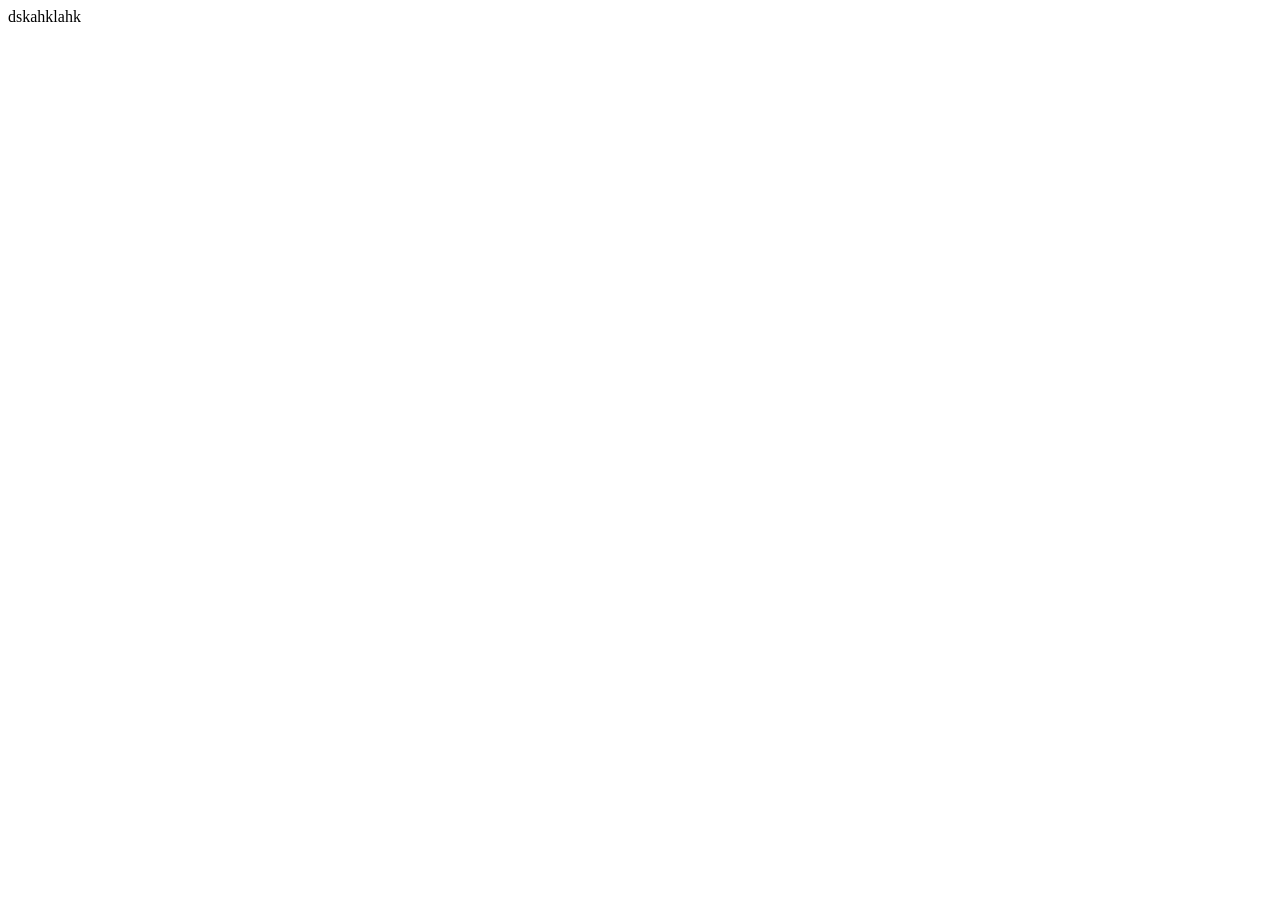
==== TAb_UI/panels/about.html @ 270a2b56 "made the panels for the planets" ====
<!DOCTYPE html>
<html lang="en">
<head>
    <meta charset="UTF-8">
    <meta name="viewport" content="width=device-width, initial-scale=1.0">
    <title>Document</title>
</head>
<body>
    dskahklahk
</body>
</html>
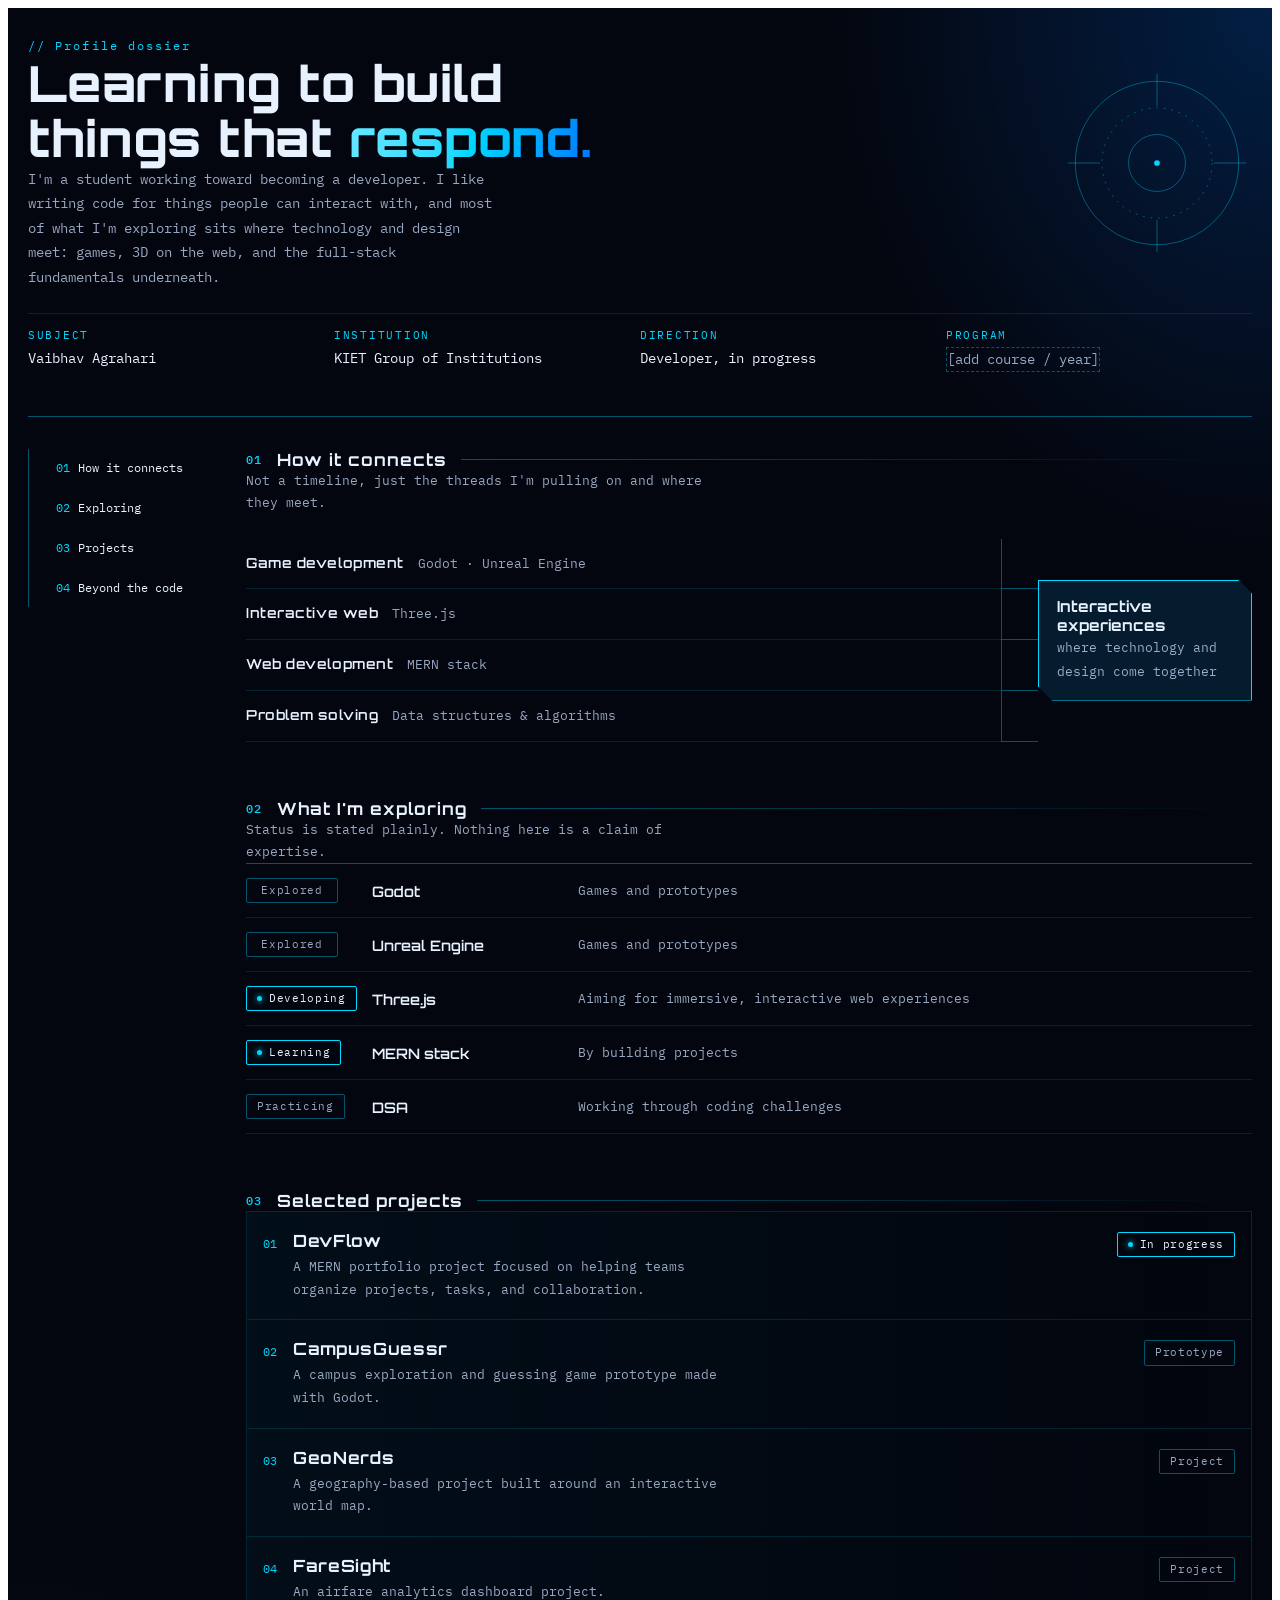
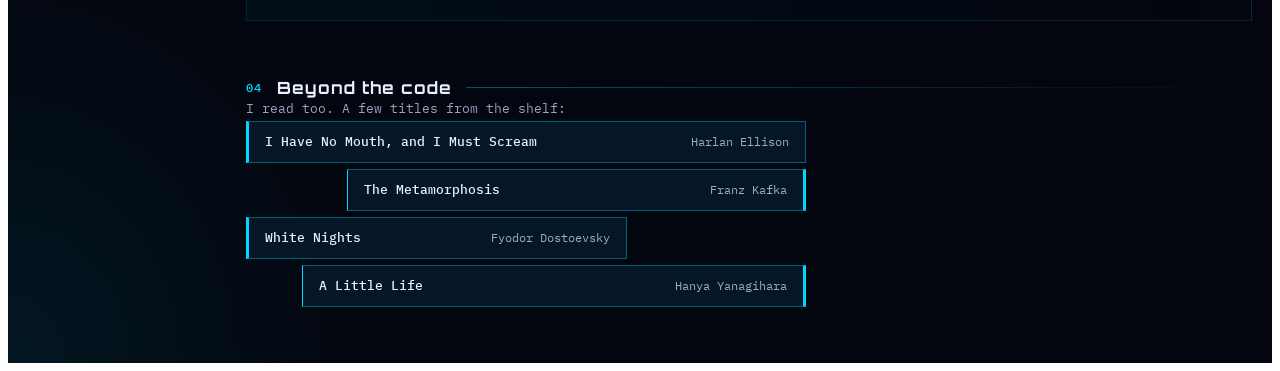
==== commit b4864ea7: "adding about page" ====
--- a/TAb_UI/panels/about.html
+++ b/TAb_UI/panels/about.html
@@ -1,11 +1,156 @@
-<!DOCTYPE html>
+<!doctype html>
 <html lang="en">
-<head>
-    <meta charset="UTF-8">
-    <meta name="viewport" content="width=device-width, initial-scale=1.0">
-    <title>Document</title>
-</head>
-<body>
-    dskahklahk
-</body>
+  <head>
+    <meta charset="UTF-8" />
+    <meta name="viewport" content="width=device-width, initial-scale=1.0" />
+    <title>About — Vaibhav Agrahari</title>
+    <link rel="stylesheet" href="/TAb_UI/css_for_panels/about.css" />
+    <link rel="preconnect" href="https://fonts.googleapis.com" />
+    <link rel="preconnect" href="https://fonts.gstatic.com" crossorigin />
+    <link
+      href="https://fonts.googleapis.com/css2?family=IBM+Plex+Mono:wght@400;500&family=Orbitron:wght@400..900&display=swap"
+      rel="stylesheet"
+    />
+  </head>
+  <body>
+    <article class="about">
+      <div class="ab-grid" aria-hidden="true"></div>
+
+      <!-- ============ Header: dossier cover ============ -->
+      <header class="ab-head">
+        <div class="ab-head-copy">
+          <p class="ab-kicker">// Profile dossier</p>
+          <h1 class="ab-title">
+            Learning to build things that <em>respond.</em>
+          </h1>
+          <p class="ab-lede">
+            I'm a student working toward becoming a developer. I like writing
+            code for things people can interact with, and most of what I'm
+            exploring sits where technology and design meet: games, 3D on the
+            web, and the full-stack fundamentals underneath.
+          </p>
+        </div>
+
+        <svg class="ab-reticle" viewBox="0 0 200 200" aria-hidden="true">
+          <circle cx="100" cy="100" r="86" />
+          <circle cx="100" cy="100" r="58" stroke-dasharray="2 6" />
+          <circle cx="100" cy="100" r="30" />
+          <path d="M100 6v34M100 160v34M6 100h34M160 100h34" />
+          <circle class="dot" cx="100" cy="100" r="3" />
+        </svg>
+
+        <dl class="ab-fields">
+          <div><dt>Subject</dt><dd>Vaibhav Agrahari</dd></div>
+          <div><dt>Institution</dt><dd>KIET Group of Institutions</dd></div>
+          <div><dt>Direction</dt><dd>Developer, in progress</dd></div>
+          <!-- PLACEHOLDER: replace with your course / year, or delete this field -->
+          <div><dt>Program</dt><dd class="ab-placeholder">[add course / year]</dd></div>
+        </dl>
+      </header>
+
+      <div class="ab-layout">
+        <nav class="ab-rail" aria-label="About sections">
+          <a href="#ab-connect"><span>01</span>How it connects</a>
+          <a href="#ab-log"><span>02</span>Exploring</a>
+          <a href="#ab-projects"><span>03</span>Projects</a>
+          <a href="#ab-beyond"><span>04</span>Beyond the code</a>
+        </nav>
+
+        <div class="ab-main">
+          <!-- ============ 01 Journey: interests converge ============ -->
+          <section id="ab-connect" class="ab-section" aria-labelledby="h-connect">
+            <h2 id="h-connect" class="ab-h"><span>01</span>How it connects</h2>
+            <p class="ab-note">
+              Not a timeline, just the threads I'm pulling on and where they
+              meet.
+            </p>
+
+            <div class="ab-connect">
+              <ul class="ab-lanes">
+                <li>
+                  <b>Game development</b><span>Godot · Unreal Engine</span>
+                </li>
+                <li><b>Interactive web</b><span>Three.js</span></li>
+                <li><b>Web development</b><span>MERN stack</span></li>
+                <li>
+                  <b>Problem solving</b><span>Data structures &amp; algorithms</span>
+                </li>
+              </ul>
+              <div class="ab-sink">
+                <b>Interactive experiences</b>
+                <span>where technology and design come together</span>
+              </div>
+            </div>
+          </section>
+
+          <!-- ============ 02 Log: learning vs. built ============ -->
+          <section id="ab-log" class="ab-section" aria-labelledby="h-log">
+            <h2 id="h-log" class="ab-h"><span>02</span>What I'm exploring</h2>
+            <p class="ab-note">
+              Status is stated plainly. Nothing here is a claim of expertise.
+            </p>
+            <ul class="ab-log">
+              <li><span class="tag">Explored</span><b>Godot</b><i>Games and prototypes</i></li>
+              <li><span class="tag">Explored</span><b>Unreal Engine</b><i>Games and prototypes</i></li>
+              <li><span class="tag tag--live">Developing</span><b>Three.js</b><i>Aiming for immersive, interactive web experiences</i></li>
+              <li><span class="tag tag--live">Learning</span><b>MERN stack</b><i>By building projects</i></li>
+              <li><span class="tag">Practicing</span><b>DSA</b><i>Working through coding challenges</i></li>
+            </ul>
+          </section>
+
+          <!-- ============ 03 Projects index ============ -->
+          <section id="ab-projects" class="ab-section" aria-labelledby="h-projects">
+            <h2 id="h-projects" class="ab-h"><span>03</span>Selected projects</h2>
+            <!-- PLACEHOLDER: add real links (e.g. GitHub / live demo) by turning each <h3> into an <a> -->
+            <ol class="ab-index">
+              <li>
+                <span class="n">01</span>
+                <div>
+                  <h3>DevFlow</h3>
+                  <p>A MERN portfolio project focused on helping teams organize projects, tasks, and collaboration.</p>
+                </div>
+                <span class="tag tag--live">In progress</span>
+              </li>
+              <li>
+                <span class="n">02</span>
+                <div>
+                  <h3>CampusGuessr</h3>
+                  <p>A campus exploration and guessing game prototype made with Godot.</p>
+                </div>
+                <span class="tag">Prototype</span>
+              </li>
+              <li>
+                <span class="n">03</span>
+                <div>
+                  <h3>GeoNerds</h3>
+                  <p>A geography-based project built around an interactive world map.</p>
+                </div>
+                <span class="tag">Project</span>
+              </li>
+              <li>
+                <span class="n">04</span>
+                <div>
+                  <h3>FareSight</h3>
+                  <p>An airfare analytics dashboard project.</p>
+                </div>
+                <span class="tag">Project</span>
+              </li>
+            </ol>
+          </section>
+
+          <!-- ============ 04 Beyond the code ============ -->
+          <section id="ab-beyond" class="ab-section" aria-labelledby="h-beyond">
+            <h2 id="h-beyond" class="ab-h"><span>04</span>Beyond the code</h2>
+            <p class="ab-note">I read too. A few titles from the shelf:</p>
+            <ul class="ab-shelf">
+              <li style="--w: 100%"><b>I Have No Mouth, and I Must Scream</b><i>Harlan Ellison</i></li>
+              <li style="--w: 82%"><b>The Metamorphosis</b><i>Franz Kafka</i></li>
+              <li style="--w: 68%"><b>White Nights</b><i>Fyodor Dostoevsky</i></li>
+              <li style="--w: 90%"><b>A Little Life</b><i>Hanya Yanagihara</i></li>
+            </ul>
+          </section>
+        </div>
+      </div>
+    </article>
+  </body>
 </html>
--- a/TAb_UI/css_for_panels/about.css
+++ b/TAb_UI/css_for_panels/about.css
@@ -0,0 +1,309 @@
+/* About — "profile dossier". Same tokens as the Origin panel (theme-aware),
+   scoped under .about so nothing leaks into the host page. */
+.about {
+  --a-p: var(--primary, #00d8ff);
+  --a-s: var(--secondary, #0077ff);
+  --a-ink: #e8f2ff;
+  --a-dim: rgba(205, 224, 255, 0.74);
+  --a-plate: #050c1c;
+  --a-line: color-mix(in srgb, var(--a-p) 38%, transparent);
+  --a-hair: color-mix(in srgb, var(--a-p) 14%, transparent);
+  --display: "Orbitron", system-ui, sans-serif;
+  --mono: "IBM Plex Mono", ui-monospace, "Courier New", monospace;
+  --ease: cubic-bezier(0.22, 1, 0.36, 1);
+
+  position: relative;
+  container: about / inline-size;
+  overflow-x: clip; /* clip, not hidden: keeps the sticky rail working */
+  padding: 28px 20px 56px;
+  color: var(--a-ink);
+  font: 400 0.9rem/1.7 var(--mono);
+  background:
+    radial-gradient(50% 40% at 100% 0%, color-mix(in srgb, var(--a-s) 22%, transparent), transparent 70%),
+    radial-gradient(40% 30% at 0% 100%, color-mix(in srgb, var(--a-p) 8%, transparent), transparent 70%),
+    #03060f;
+}
+.about *, .about *::before, .about *::after { box-sizing: border-box; }
+.ab-grid {
+  position: absolute;
+  inset: 0;
+  pointer-events: none;
+  background-image:
+    linear-gradient(var(--a-hair) 1px, transparent 1px),
+    linear-gradient(90deg, var(--a-hair) 1px, transparent 1px);
+  background-size: 40px 40px;
+  opacity: 0.45;
+  -webkit-mask-image: linear-gradient(to bottom, #000, transparent 70%);
+  mask-image: linear-gradient(to bottom, #000, transparent 70%);
+}
+.about h1, .about h2, .about h3, .about p, .about ul, .about ol, .about dl, .about dd { margin: 0; padding: 0; }
+.about ul, .about ol { list-style: none; }
+.about > * { position: relative; }
+
+/* ---------- Header / cover ---------- */
+.ab-head {
+  display: grid;
+  gap: 28px;
+  padding-bottom: 32px;
+  border-bottom: 1px solid var(--a-line);
+  animation: rise 0.7s var(--ease) both;
+}
+.ab-kicker {
+  font-size: 0.72rem;
+  letter-spacing: 0.18em;
+  color: var(--a-p);
+}
+.ab-title {
+  margin-top: 14px;
+  font: 800 clamp(1.7rem, 7.4cqi, 3.1rem) / 1.12 var(--display);
+  letter-spacing: 0.01em;
+  text-wrap: balance;
+}
+.ab-title em {
+  font-style: normal;
+  background: linear-gradient(100deg, color-mix(in srgb, var(--a-p) 60%, #fff), var(--a-p) 50%, var(--a-s));
+  -webkit-background-clip: text;
+  background-clip: text;
+  -webkit-text-fill-color: transparent;
+}
+.ab-lede { margin-top: 20px; max-width: 58ch; color: var(--a-dim); }
+.ab-reticle {
+  display: none;
+  width: 190px;
+  fill: none;
+  stroke: var(--a-line);
+  stroke-width: 1;
+}
+.ab-reticle .dot { fill: var(--a-p); stroke: none; }
+.ab-fields {
+  display: grid;
+  gap: 0;
+  grid-template-columns: 1fr 1fr;
+}
+.ab-fields div {
+  padding: 12px 14px 12px 0;
+  border-top: 1px solid var(--a-hair);
+}
+.ab-fields dt { font-size: 0.68rem; letter-spacing: 0.16em; color: var(--a-p); text-transform: uppercase; }
+.ab-fields dd { margin-top: 2px; font-size: 0.86rem; }
+.ab-placeholder {
+  display: inline-block;
+  padding: 0 8px;
+  border: 1px dashed var(--a-line);
+  color: var(--a-dim);
+}
+
+/* ---------- Layout: sticky index rail + content ---------- */
+.ab-layout { display: grid; gap: 24px; margin-top: 8px; }
+.ab-rail {
+  position: sticky;
+  top: 0;
+  z-index: 5;
+  display: flex;
+  gap: 8px;
+  margin: 0 -20px;
+  padding: 10px 20px;
+  overflow-x: auto;
+  scrollbar-width: none;
+  background: rgba(3, 6, 15, 0.92);
+  border-bottom: 1px solid var(--a-hair);
+}
+.ab-rail a {
+  flex: none;
+  padding: 6px 12px;
+  border: 1px solid var(--a-line);
+  border-radius: 2px;
+  font-size: 0.74rem;
+  color: var(--a-ink);
+  text-decoration: none;
+  transition: background-color 0.2s, border-color 0.2s;
+}
+.ab-rail a span { margin-right: 8px; color: var(--a-p); }
+.ab-rail a:hover { background: color-mix(in srgb, var(--a-p) 12%, transparent); border-color: var(--a-p); }
+.ab-rail a:focus-visible, .ab-index li:focus-within { outline: 2px solid #fff; outline-offset: 2px; }
+
+.ab-main { display: grid; gap: 56px; padding-top: 16px; min-width: 0; }
+.ab-section { scroll-margin-top: 64px; animation: rise 0.7s var(--ease) both; }
+.ab-section:nth-child(2) { animation-delay: 0.08s; }
+.ab-section:nth-child(3) { animation-delay: 0.16s; }
+.ab-section:nth-child(4) { animation-delay: 0.24s; }
+.ab-h {
+  display: flex;
+  align-items: center;
+  gap: 14px;
+  font: 700 1.05rem var(--display);
+  letter-spacing: 0.06em;
+}
+.ab-h span { font: 500 0.74rem var(--mono); letter-spacing: 0.12em; color: var(--a-p); }
+.ab-h::after { content: ""; flex: 1; height: 1px; background: linear-gradient(90deg, var(--a-line), transparent); }
+.ab-note { margin-top: 10px; max-width: 60ch; font-size: 0.82rem; color: var(--a-dim); }
+
+/* ---------- Tags ---------- */
+.tag {
+  display: inline-flex;
+  align-items: center;
+  gap: 7px;
+  padding: 2px 10px;
+  border: 1px solid var(--a-line);
+  border-radius: 2px;
+  font-size: 0.7rem;
+  letter-spacing: 0.06em;
+  color: var(--a-dim);
+  white-space: nowrap;
+}
+.tag--live { color: var(--a-ink); border-color: var(--a-p); }
+.tag--live::before { content: ""; width: 5px; height: 5px; border-radius: 50%; background: var(--a-p); box-shadow: 0 0 6px var(--a-p); }
+
+/* ---------- 01 Interests converge ---------- */
+.ab-connect { display: grid; gap: 0; margin-top: 24px; }
+.ab-lanes li {
+  position: relative;
+  display: flex;
+  flex-wrap: wrap;
+  align-items: baseline;
+  gap: 2px 14px;
+  padding: 14px 0 14px 22px;
+  border-left: 1px solid var(--a-line);
+}
+.ab-lanes li::before {
+  content: "";
+  position: absolute;
+  left: -3px;
+  top: 25px;
+  width: 5px;
+  height: 5px;
+  background: var(--a-p);
+}
+.ab-lanes b { font: 600 0.86rem var(--display); letter-spacing: 0.04em; }
+.ab-lanes span { font-size: 0.8rem; color: var(--a-dim); }
+.ab-sink {
+  margin-left: 0;
+  padding: 16px 18px;
+  border: 1px solid var(--a-p);
+  background: color-mix(in srgb, var(--a-p) 8%, var(--a-plate));
+  clip-path: polygon(0 0, calc(100% - 14px) 0, 100% 14px, 100% 100%, 14px 100%, 0 calc(100% - 14px));
+}
+.ab-sink b { display: block; font: 700 0.95rem var(--display); }
+.ab-sink span { font-size: 0.8rem; color: var(--a-dim); }
+
+/* ---------- 02 Status log ---------- */
+.ab-log { margin-top: 20px; border-top: 1px solid var(--a-line); }
+.ab-log li {
+  display: grid;
+  grid-template-columns: auto 1fr;
+  gap: 4px 16px;
+  align-items: center;
+  padding: 14px 0;
+  border-bottom: 1px solid var(--a-hair);
+  transition: background-color 0.2s, padding-left 0.25s var(--ease);
+}
+.ab-log li:hover { padding-left: 8px; background: color-mix(in srgb, var(--a-p) 5%, transparent); }
+.ab-log .tag { justify-self: start; min-width: 92px; justify-content: center; }
+.ab-log b { font: 600 0.9rem var(--display); }
+.ab-log i { grid-column: 1 / -1; font-style: normal; font-size: 0.8rem; color: var(--a-dim); }
+
+/* ---------- 03 Project index ---------- */
+.ab-index { margin-top: 20px; counter-reset: p; }
+.ab-index li {
+  position: relative;
+  display: grid;
+  grid-template-columns: auto 1fr;
+  gap: 6px 16px;
+  padding: 18px 16px;
+  border: 1px solid var(--a-hair);
+  border-bottom-color: transparent;
+  background: linear-gradient(90deg, color-mix(in srgb, var(--a-p) 4%, transparent), transparent);
+  transition: border-color 0.25s, background-color 0.25s, transform 0.25s var(--ease);
+}
+.ab-index li:last-child { border-bottom-color: var(--a-hair); }
+.ab-index li::before {
+  content: "";
+  position: absolute;
+  left: -1px;
+  top: 0;
+  bottom: 0;
+  width: 2px;
+  background: var(--a-p);
+  transform: scaleY(0);
+  transform-origin: top;
+  transition: transform 0.3s var(--ease);
+}
+.ab-index li:hover { border-color: var(--a-line); background-color: color-mix(in srgb, var(--a-p) 7%, transparent); transform: translateX(4px); }
+.ab-index li:hover::before { transform: none; }
+.ab-index .n { font-size: 0.74rem; color: var(--a-p); padding-top: 4px; }
+.ab-index h3 { font: 700 1.05rem var(--display); letter-spacing: 0.04em; }
+.ab-index p { margin-top: 4px; font-size: 0.83rem; color: var(--a-dim); max-width: 56ch; }
+.ab-index .tag { grid-column: 2; justify-self: start; margin-top: 6px; }
+
+/* ---------- 04 Book stack (flat, no cover art) ---------- */
+.ab-shelf { display: grid; gap: 6px; margin-top: 20px; max-width: 560px; }
+.ab-shelf li {
+  width: var(--w);
+  display: flex;
+  flex-wrap: wrap;
+  justify-content: space-between;
+  align-items: baseline;
+  gap: 2px 16px;
+  padding: 10px 16px;
+  border: 1px solid var(--a-line);
+  border-left: 3px solid var(--a-p);
+  background: color-mix(in srgb, var(--a-p) 5%, var(--a-plate));
+  transition: transform 0.25s var(--ease), background-color 0.2s;
+}
+.ab-shelf li:nth-child(even) { margin-left: auto; border-left-width: 1px; border-right: 3px solid var(--a-p); }
+.ab-shelf li:hover { transform: translateX(6px); background-color: color-mix(in srgb, var(--a-p) 10%, var(--a-plate)); }
+.ab-shelf li:nth-child(even):hover { transform: translateX(-6px); }
+.ab-shelf b { font: 500 0.84rem var(--mono); }
+.ab-shelf i { font-style: normal; font-size: 0.74rem; color: var(--a-dim); }
+
+@keyframes rise { from { opacity: 0; transform: translateY(12px); } }
+
+/* ---------- Tablet ---------- */
+@container about (min-width: 560px) {
+  .about { padding: 36px 32px 72px; }
+  .ab-fields { grid-template-columns: repeat(4, 1fr); }
+  .ab-rail { margin: 0 -32px; padding: 10px 32px; }
+  .ab-log li { grid-template-columns: 110px 190px 1fr; }
+  .ab-log i { grid-column: auto; }
+  .ab-index li { grid-template-columns: auto 1fr auto; align-items: start; }
+  .ab-index .tag { grid-column: auto; margin-top: 2px; }
+  /* Interests merge into one bus line, then a stub into the sink */
+  .ab-connect { grid-template-columns: 1fr minmax(180px, 250px); align-items: center; }
+  .ab-lanes { position: relative; padding-right: 36px; }
+  .ab-lanes li { border-left: 0; padding-left: 0; border-bottom: 1px solid var(--a-hair); }
+  .ab-lanes li::before { display: none; }
+  .ab-lanes li::after { content: ""; position: absolute; right: -36px; bottom: -1px; width: 36px; height: 1px; background: var(--a-line); }
+  .ab-lanes::after { content: ""; position: absolute; right: 0; top: 0; bottom: 0; width: 1px; background: var(--a-line); }
+  .ab-sink { position: relative; margin-left: 36px; }
+  .ab-sink::before { content: ""; position: absolute; left: -37px; top: 50%; width: 37px; height: 1px; background: var(--a-p); }
+}
+
+/* ---------- Desktop: cover gets the reticle, rail moves to the left ---------- */
+@container about (min-width: 900px) {
+  .about { padding: 44px 48px 88px; }
+  .ab-head { grid-template-columns: minmax(0, 1fr) auto; align-items: center; gap: 24px 48px; }
+  .ab-reticle { display: block; }
+  .ab-fields { grid-column: 1 / -1; }
+  .ab-layout { grid-template-columns: 170px minmax(0, 1fr); gap: 48px; margin-top: 32px; }
+  .ab-rail {
+    top: 24px;
+    align-self: start;
+    flex-direction: column;
+    gap: 2px;
+    margin: 0;
+    padding: 0 0 0 16px;
+    overflow: visible;
+    background: none;
+    border: 0;
+    border-left: 1px solid var(--a-line);
+  }
+  .ab-rail a { padding: 8px 10px; border-color: transparent; }
+  .ab-main { padding-top: 0; }
+  .ab-section { scroll-margin-top: 24px; }
+}
+
+@media (prefers-reduced-motion: reduce) {
+  .ab-head, .ab-section { animation: none; }
+  .ab-log li, .ab-index li, .ab-index li::before, .ab-shelf li, .ab-rail a { transition: none; }
+  .ab-log li:hover, .ab-index li:hover, .ab-shelf li:hover, .ab-shelf li:nth-child(even):hover { transform: none; padding-left: 0; }
+}
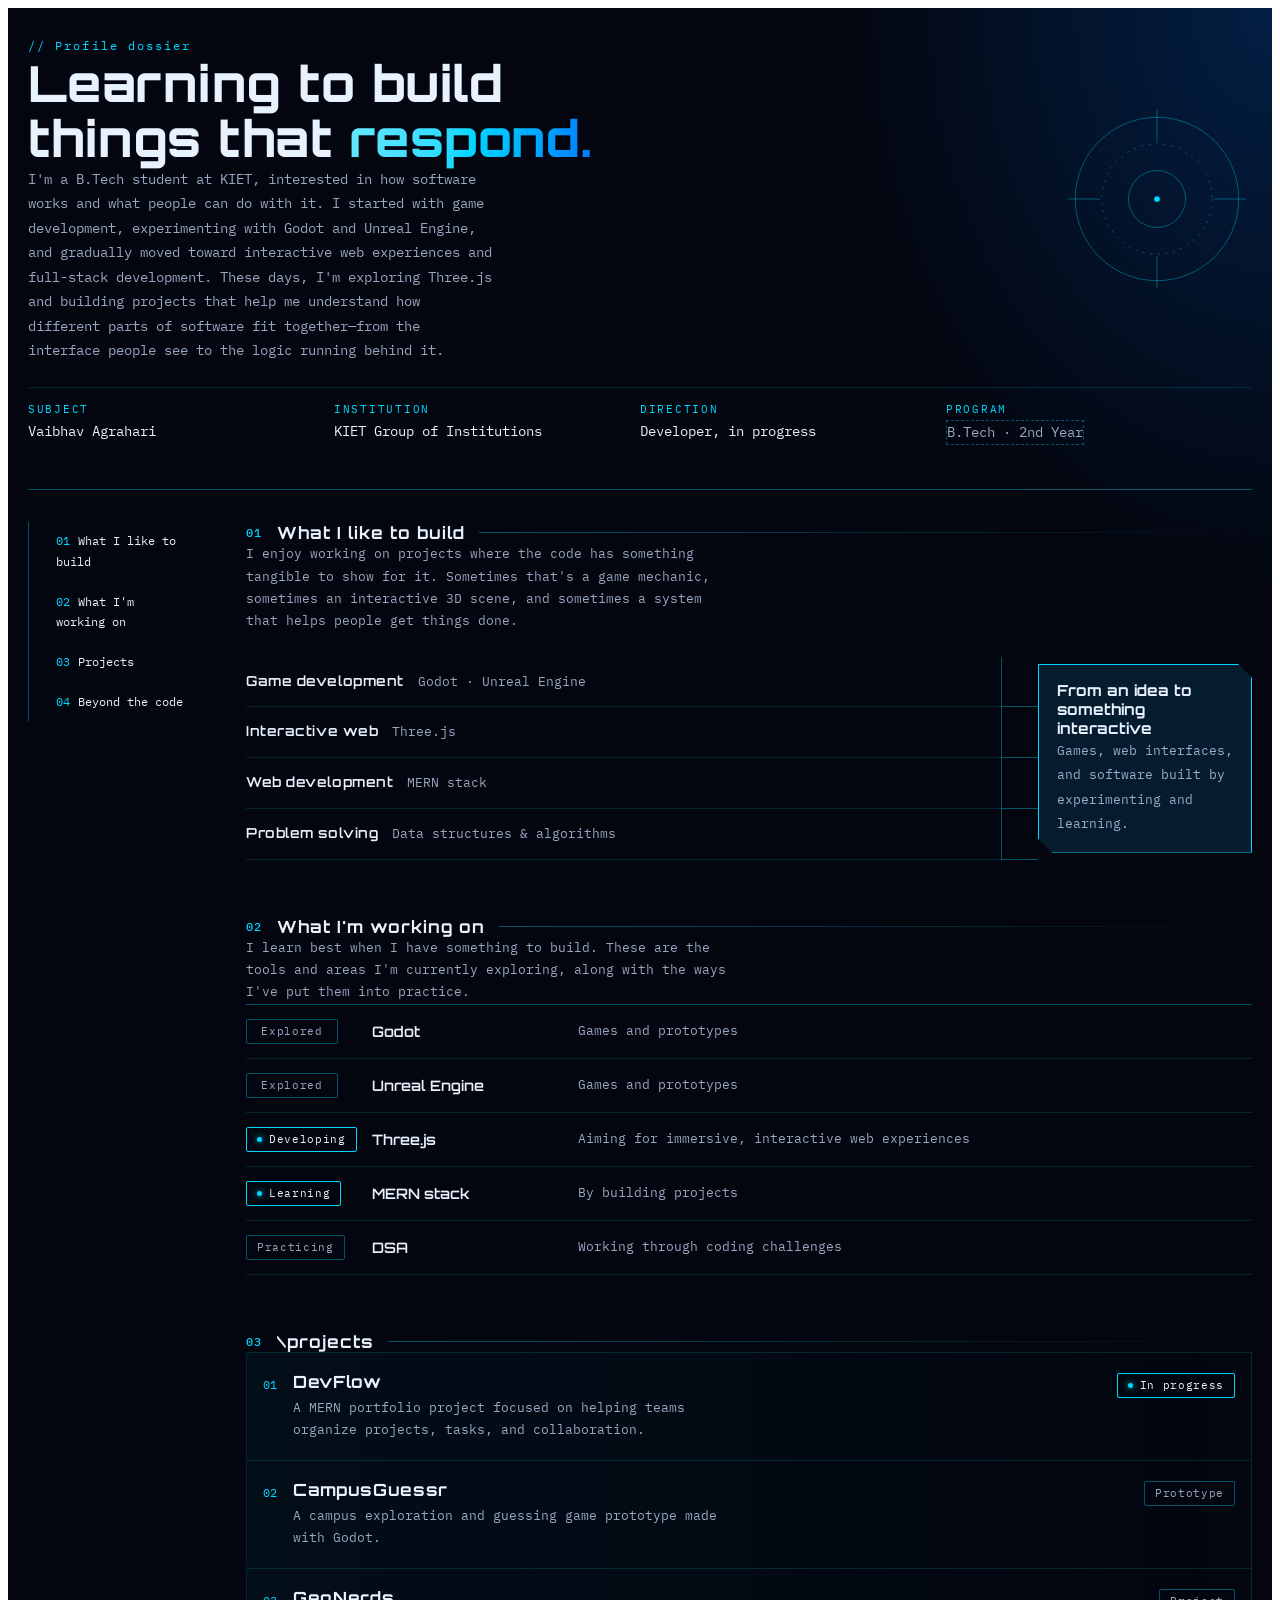
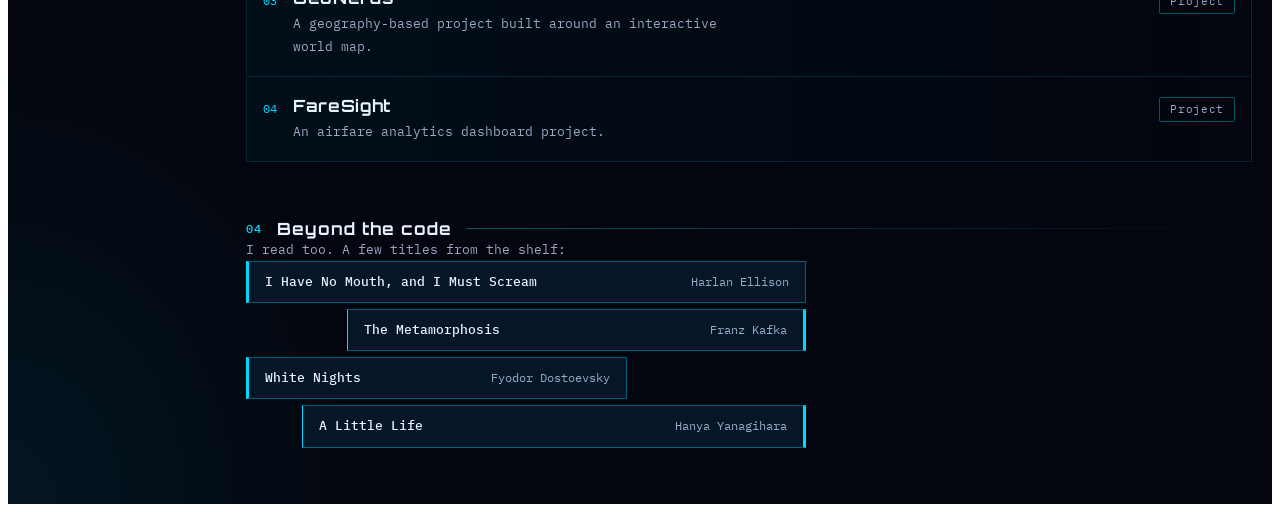
==== commit 4ca4aaae: "improving about" ====
--- a/TAb_UI/panels/about.html
+++ b/TAb_UI/panels/about.html
@@ -24,10 +24,9 @@
             Learning to build things that <em>respond.</em>
           </h1>
           <p class="ab-lede">
-            I'm a student working toward becoming a developer. I like writing
-            code for things people can interact with, and most of what I'm
-            exploring sits where technology and design meet: games, 3D on the
-            web, and the full-stack fundamentals underneath.
+            I'm a B.Tech student at KIET, interested in how software works and what people can do with it. I started with game development, experimenting with Godot and Unreal Engine, and gradually moved toward interactive web experiences and full-stack development.
+
+These days, I'm exploring Three.js and building projects that help me understand how different parts of software fit together—from the interface people see to the logic running behind it.
           </p>
         </div>
 
@@ -43,15 +42,14 @@
           <div><dt>Subject</dt><dd>Vaibhav Agrahari</dd></div>
           <div><dt>Institution</dt><dd>KIET Group of Institutions</dd></div>
           <div><dt>Direction</dt><dd>Developer, in progress</dd></div>
-          <!-- PLACEHOLDER: replace with your course / year, or delete this field -->
-          <div><dt>Program</dt><dd class="ab-placeholder">[add course / year]</dd></div>
+          <div><dt>Program</dt><dd class="ab-placeholder"> B.Tech · 2nd Year </dd></div>
         </dl>
       </header>
 
       <div class="ab-layout">
         <nav class="ab-rail" aria-label="About sections">
-          <a href="#ab-connect"><span>01</span>How it connects</a>
-          <a href="#ab-log"><span>02</span>Exploring</a>
+          <a href="#ab-connect"><span>01</span>What I like to build</a>
+          <a href="#ab-log"><span>02</span>What I'm working on</a>
           <a href="#ab-projects"><span>03</span>Projects</a>
           <a href="#ab-beyond"><span>04</span>Beyond the code</a>
         </nav>
@@ -59,10 +57,11 @@
         <div class="ab-main">
           <!-- ============ 01 Journey: interests converge ============ -->
           <section id="ab-connect" class="ab-section" aria-labelledby="h-connect">
-            <h2 id="h-connect" class="ab-h"><span>01</span>How it connects</h2>
+            <h2 id="h-connect" class="ab-h"><span>01</span>What I like to build</h2>
             <p class="ab-note">
-              Not a timeline, just the threads I'm pulling on and where they
-              meet.
+             I enjoy working on projects where the code 
+             has something tangible to show for it. Sometimes that's a game mechanic, 
+             sometimes an interactive 3D scene, and sometimes a system that helps people get things done.
             </p>
 
             <div class="ab-connect">
@@ -77,17 +76,18 @@
                 </li>
               </ul>
               <div class="ab-sink">
-                <b>Interactive experiences</b>
-                <span>where technology and design come together</span>
+                <b>From an idea to something interactive</b>
+                <span>Games, web interfaces, and software built by experimenting and learning.</span>
               </div>
             </div>
           </section>
 
           <!-- ============ 02 Log: learning vs. built ============ -->
           <section id="ab-log" class="ab-section" aria-labelledby="h-log">
-            <h2 id="h-log" class="ab-h"><span>02</span>What I'm exploring</h2>
+            <h2 id="h-log" class="ab-h"><span>02</span>What I'm working on</h2>
             <p class="ab-note">
-              Status is stated plainly. Nothing here is a claim of expertise.
+              I learn best when I have something to build. 
+              These are the tools and areas I'm currently exploring, along with the ways I've put them into practice.
             </p>
             <ul class="ab-log">
               <li><span class="tag">Explored</span><b>Godot</b><i>Games and prototypes</i></li>
@@ -100,7 +100,7 @@
 
           <!-- ============ 03 Projects index ============ -->
           <section id="ab-projects" class="ab-section" aria-labelledby="h-projects">
-            <h2 id="h-projects" class="ab-h"><span>03</span>Selected projects</h2>
+            <h2 id="h-projects" class="ab-h"><span>03</span>\projects</h2>
             <!-- PLACEHOLDER: add real links (e.g. GitHub / live demo) by turning each <h3> into an <a> -->
             <ol class="ab-index">
               <li>
--- a/TAb_UI/css_for_panels/about.css
+++ b/TAb_UI/css_for_panels/about.css
@@ -1,5 +1,3 @@
-/* About — "profile dossier". Same tokens as the Origin panel (theme-aware),
-   scoped under .about so nothing leaks into the host page. */
 .about {
   --a-p: var(--primary, #00d8ff);
   --a-s: var(--secondary, #0077ff);
@@ -15,7 +13,7 @@
   position: relative;
   container: about / inline-size;
   overflow-x: clip; /* clip, not hidden: keeps the sticky rail working */
-  padding: 28px 20px 56px;
+  padding: 28px 20px 56px 20px;
   color: var(--a-ink);
   font: 400 0.9rem/1.7 var(--mono);
   background:
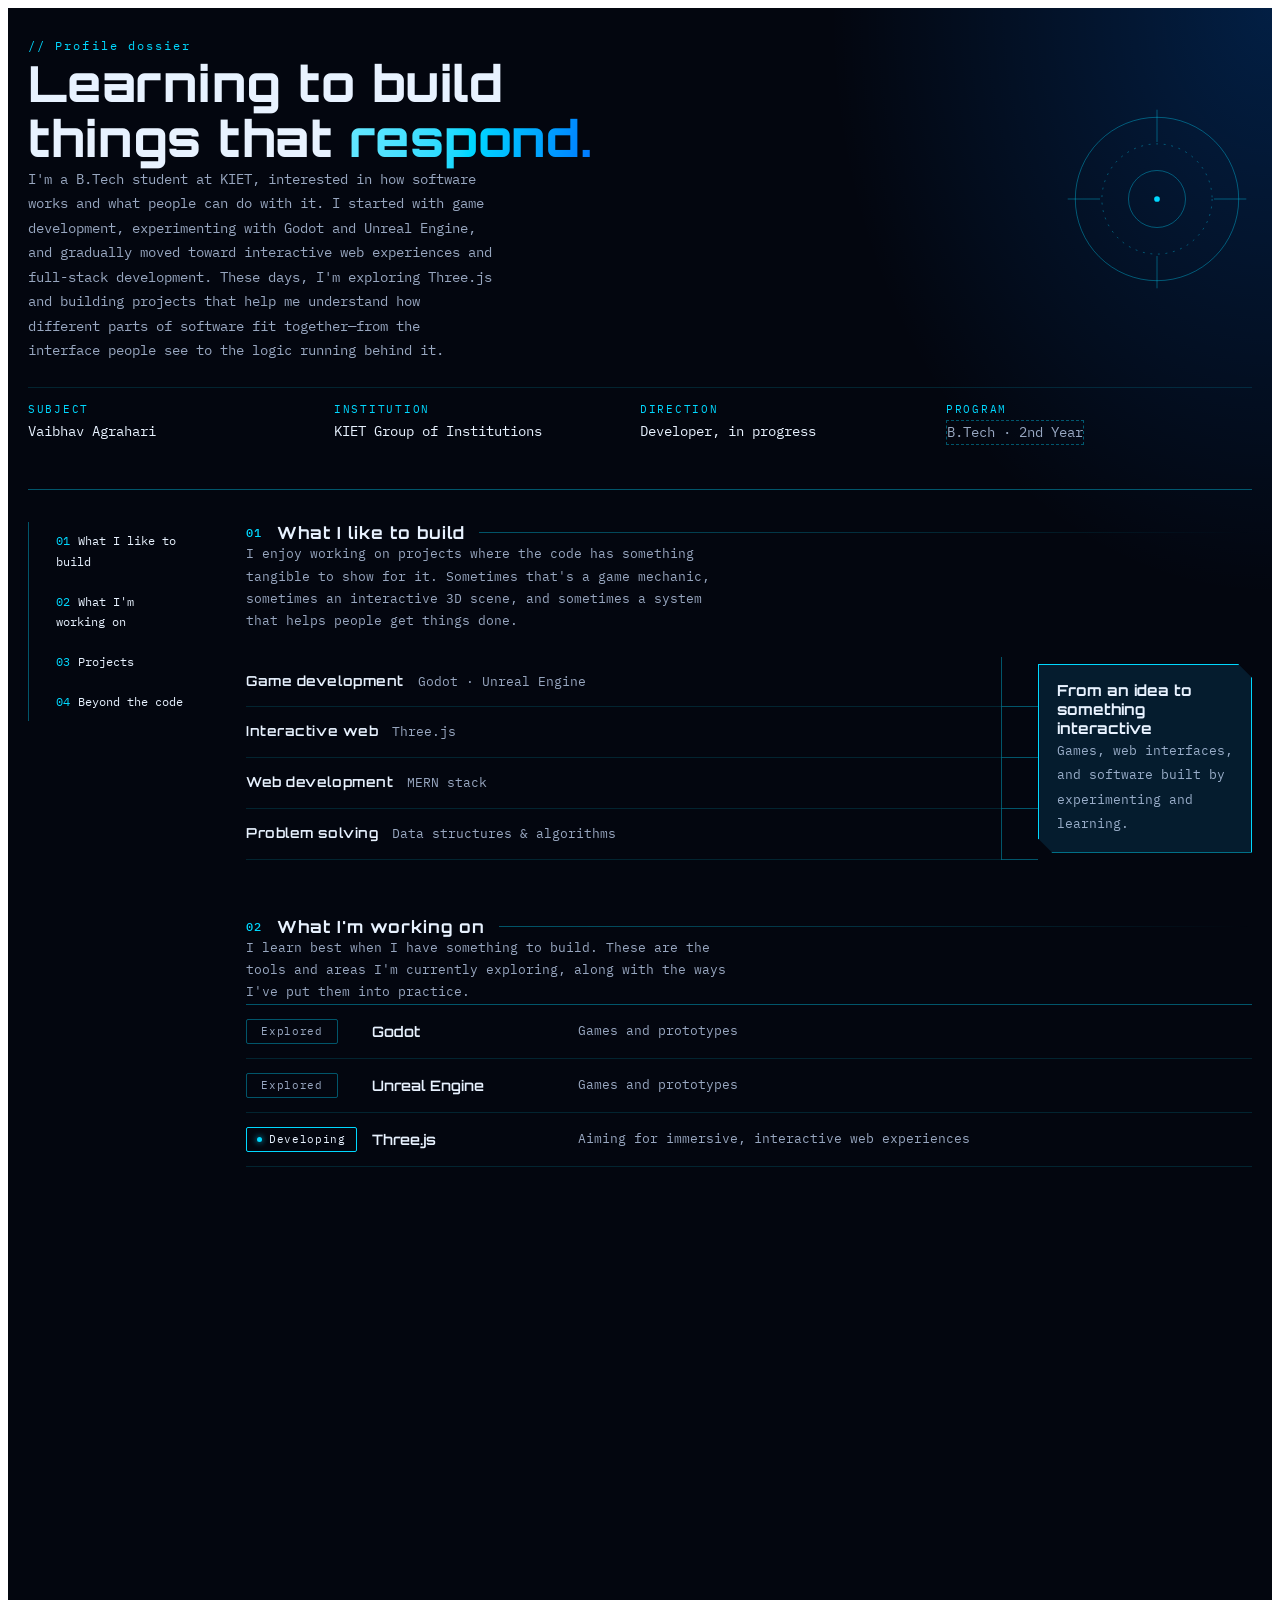
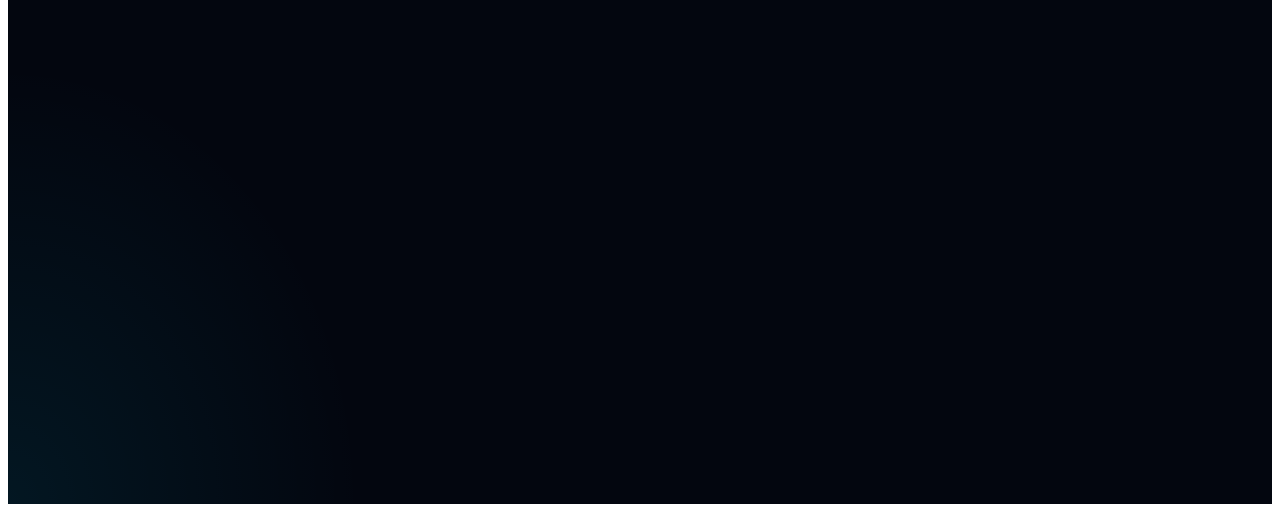
==== commit dd456291: "started the project section" ====
--- a/TAb_UI/panels/about.html
+++ b/TAb_UI/panels/about.html
@@ -151,6 +151,7 @@
           </section>
         </div>
       </div>
+      
     </article>
   </body>
 </html>
--- a/TAb_UI/css_for_panels/about.css
+++ b/TAb_UI/css_for_panels/about.css
@@ -304,4 +304,6 @@
   .ab-head, .ab-section { animation: none; }
   .ab-log li, .ab-index li, .ab-index li::before, .ab-shelf li, .ab-rail a { transition: none; }
   .ab-log li:hover, .ab-index li:hover, .ab-shelf li:hover, .ab-shelf li:nth-child(even):hover { transform: none; padding-left: 0; }
-}+}
+
+
